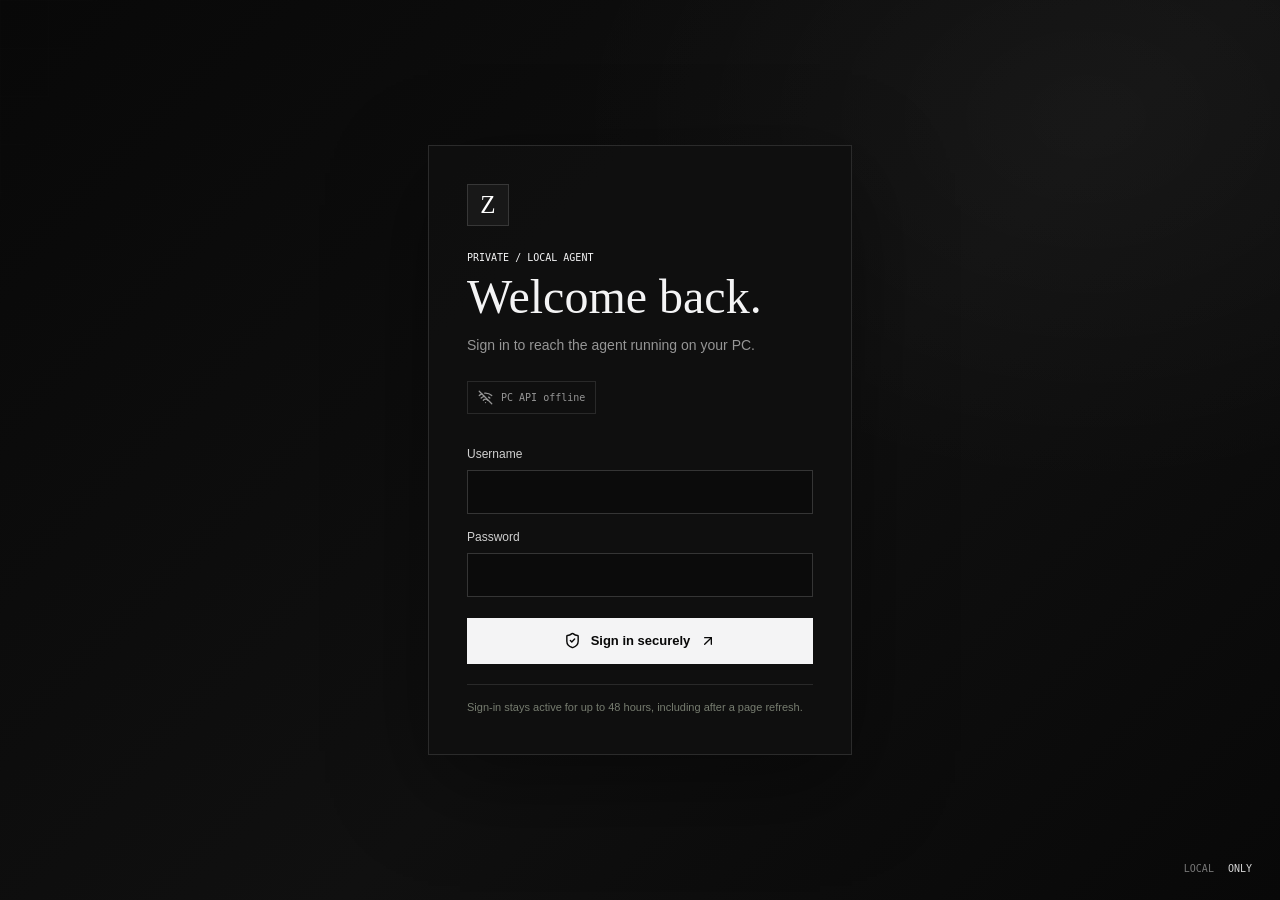
==== index.html @ 6fee358d "Add files via upload" ====
<!doctype html>
<html lang="en">
  <head>
    <meta charset="UTF-8" />
    <meta name="viewport" content="width=device-width, initial-scale=1.0" />
    <meta name="theme-color" content="#101310" />
    <meta name="color-scheme" content="dark" />
    <meta name="referrer" content="no-referrer" />
    <meta http-equiv="Content-Security-Policy" content="default-src 'self'; script-src 'self'; style-src 'self'; connect-src 'self' https://api.infinitumboxing.online; img-src 'self' data:; font-src 'self'; object-src 'none'; base-uri 'self'; form-action 'self'" />
    <title>ZAIN | Local Agent</title>
    <script type="module" crossorigin src="/assets/index-Cd0h_9AS.js"></script>
    <link rel="stylesheet" crossorigin href="/assets/index-ByZmVizK.css">
  </head>
  <body>
    <div id="root"></div>
  </body>
</html>
---- assets/index-ByZmVizK.css ----
:root{font-family:DM Sans,Segoe UI,sans-serif;color:#f4f4f5;background:#080808;font-synthesis:none;text-rendering:optimizeLegibility;color-scheme:dark;--bg: #080808;--panel: #111111;--panel-2: #191919;--line: #292929;--muted: #969696;--soft: #d0d0d0;--text: #f4f4f5;--lime: #f4f4f5;--lime-dim: #a9a9a9;--online: #70d39a;--red: #f08c78;--mono: "DM Mono", "SFMono-Regular", Consolas, monospace;--serif: "Instrument Serif", "Iowan Old Style", Georgia, serif}*{box-sizing:border-box}html,body,#root{min-height:100%;margin:0}body{min-width:320px;min-height:100vh;background:var(--bg)}button,input,textarea,select{font:inherit}button{color:inherit}button:focus-visible,a:focus-visible,input:focus-visible,textarea:focus-visible,select:focus-visible{outline:2px solid var(--lime);outline-offset:3px}::selection{background:var(--lime);color:#080808}.login-screen{min-height:100vh;display:grid;place-items:center;padding:32px 20px;position:relative;overflow:hidden;background:radial-gradient(ellipse at 85% 13%,rgba(255,255,255,.035),transparent 34%),linear-gradient(135deg,#080808,#101010 57%,#080808)}.login-screen:before{content:"";position:absolute;top:0;right:0;bottom:0;left:0;opacity:.2;pointer-events:none;background-image:linear-gradient(rgba(255,255,255,.025) 1px,transparent 1px),linear-gradient(90deg,rgba(255,255,255,.025) 1px,transparent 1px);background-size:48px 48px;-webkit-mask-image:linear-gradient(115deg,black,transparent 65%);mask-image:linear-gradient(115deg,black,transparent 65%)}.login-panel{width:min(100%,424px);position:relative;padding:38px;border:1px solid #2b2b2b;background:#101010eb;box-shadow:0 28px 90px #0000006b;animation:arrive .48s ease both}.brand-mark{width:42px;height:42px;display:grid;place-items:center;border:1px solid #373737;color:#fff;background:#181818;font-family:var(--serif);font-size:25px}.eyebrow,.topbar-kicker,.about-index,.about-foot,.message-label,.model-control label,.ollama-label,.composer-meta,.login-decoration{font-family:var(--mono);font-size:10px;font-weight:400;letter-spacing:0}.eyebrow{color:var(--lime);margin:26px 0 10px}.login-panel h1{margin:0;font-family:var(--serif);font-size:48px;line-height:1.02;font-weight:400}.login-description{margin:12px 0 24px;color:var(--muted);font-size:14px;line-height:1.6}.connection-note{display:inline-flex;gap:8px;align-items:center;margin:0 0 26px;padding:8px 10px;border:1px solid var(--line);color:var(--muted);font-family:var(--mono);font-size:10px}.connection-note.is-online{color:var(--online);border-color:#31513e}.login-panel form{display:grid;gap:9px}.login-panel label{margin-top:7px;color:var(--soft);font-size:12px}.login-panel input{width:100%;height:44px;border:1px solid #353535;border-radius:0;padding:0 12px;background:#0b0b0b;color:var(--text);font-size:14px}.primary-button{display:inline-flex;align-items:center;justify-content:center;gap:10px;min-height:46px;border:0;background:var(--lime);color:#080808;font-size:13px;font-weight:700;cursor:pointer}.login-button{margin-top:12px}.primary-button:disabled{opacity:.62;cursor:wait}.form-error,.inline-error{color:var(--red);font-size:12px;line-height:1.5}.session-note{border-top:1px solid var(--line);padding-top:14px;margin:20px 0 0;color:#777d70;font-size:11px;line-height:1.55}.login-decoration{position:absolute;right:28px;bottom:26px;display:flex;gap:14px;color:#777}.login-decoration span:last-child{color:#d5d5d5}.app-shell{min-height:100vh;display:grid;grid-template-columns:64px minmax(0,1fr);background:var(--bg)}.rail{position:sticky;top:0;height:100vh;display:flex;flex-direction:column;align-items:center;gap:10px;padding:15px 9px;border-right:1px solid var(--line);background:#0d0d0d}.rail-brand,.rail-button,.icon-button{display:grid;place-items:center;width:40px;height:40px;border:1px solid transparent;background:transparent;color:var(--muted);text-decoration:none;cursor:pointer}.rail-brand{margin-bottom:18px;border-color:#3a3a3a;background:#171717;color:#fff;font-family:var(--serif);font-size:25px}.rail-button:hover,.rail-button.selected,.icon-button:hover{border-color:#3b3b3b;background:#1d1d1d;color:var(--lime)}.rail-bottom{margin-top:auto;display:grid;justify-items:center;gap:8px}.rail-state,.status-dot,.pulse-dot{width:7px;height:7px;border-radius:50%;background:#797e71}.rail-state.online,.status-dot.active,.status-pill.online .status-dot{background:var(--online);box-shadow:0 0 12px #70d39a6b}.logout-mobile{display:none}.workspace{min-width:0;min-height:100vh;display:flex;flex-direction:column}.topbar{height:78px;flex:0 0 auto;display:flex;align-items:center;justify-content:space-between;padding:0 34px;border-bottom:1px solid var(--line)}.topbar-kicker{display:block;color:#7e8476;font-size:9px}.topbar h1{margin:5px 0 0;font-size:17px;line-height:1.1;font-weight:600}.topbar-actions{display:flex;align-items:center;gap:12px}.status-pill{display:inline-flex;align-items:center;gap:8px;min-height:30px;padding:0 10px;border:1px solid var(--line);color:var(--muted);font-family:var(--mono);font-size:10px}.status-pill.offline .status-dot{background:#9c6256}.chat-toolbar{min-height:54px;display:flex;align-items:center;justify-content:space-between;padding:0 34px;border-bottom:1px solid var(--line)}.model-control{display:flex;align-items:center;gap:9px;color:var(--lime-dim)}.model-control label{color:#777d70}.model-control select{max-width:240px;border:0;background:transparent;color:var(--text);font-size:12px;cursor:pointer}.model-control select:disabled{color:#777d70}.model-control option{background:#1c1f19}.toolbar-right{display:flex;align-items:center;gap:18px}.ollama-label{display:inline-flex;align-items:center;gap:6px;color:#818679;font-size:9px}.ollama-label.ready{color:var(--online)}.new-task-button{display:inline-flex;align-items:center;gap:7px;min-height:32px;padding:0 10px;border:1px solid #3a4032;background:transparent;color:var(--soft);font-size:11px;cursor:pointer}.new-task-button:hover:not(:disabled){border-color:var(--lime-dim);color:var(--lime)}.new-task-button:disabled{opacity:.45;cursor:not-allowed}.conversation{flex:1 1 auto;min-height:240px;overflow:auto;scroll-behavior:smooth}.empty-state{width:min(100% - 40px,660px);min-height:100%;margin:0 auto;display:flex;flex-direction:column;justify-content:center;align-items:flex-start;padding:56px 0 64px;animation:arrive .48s ease both}.empty-glyph{width:47px;height:47px;display:grid;place-items:center;border:1px solid #383838;background:#171717;color:var(--lime)}.empty-state .eyebrow{margin:25px 0 12px}.empty-state h2{margin:0;font-family:var(--serif);font-size:clamp(44px,7vw,70px);line-height:.99;font-weight:400}.empty-state h2 span{color:var(--lime);font-style:italic}.empty-caption{max-width:370px;margin:19px 0 0;color:var(--muted);font-size:13px;line-height:1.7}.empty-status{display:inline-flex;align-items:center;gap:9px;margin-top:27px;color:#868c7d;font-family:var(--mono);font-size:10px}.message-list{width:min(100% - 40px,760px);margin:0 auto;padding:28px 0 18px}.message{margin:0 0 22px;animation:arrive .2s ease both}.message-label{display:flex;align-items:center;gap:6px;margin-bottom:8px;color:#8e9582;font-size:9px}.message-user .message-label{color:var(--lime-dim)}.message pre{margin:0;color:var(--text);font-family:DM Sans,sans-serif;font-size:14px;line-height:1.7;white-space:pre-wrap;overflow-wrap:anywhere}.message-user pre{color:#d5d8c8}.message-terminal{border:1px solid #303030;background:#090909;padding:13px 15px}.message-terminal .message-label{color:var(--lime-dim)}.message-terminal pre{color:#d1d1d1;font-family:var(--mono);font-size:11px;line-height:1.7;-moz-tab-size:2;tab-size:2}.message-notice pre{color:var(--red)}.live-indicator{display:flex;align-items:center;gap:9px;margin:10px 0 20px;color:#a7ad97;font-family:var(--mono);font-size:10px}.pulse-dot{background:var(--lime);animation:pulse 1.3s ease-in-out infinite}.conversation-end{height:4px}.composer-area{position:sticky;bottom:0;z-index:2;padding:14px max(24px,calc((100% - 760px)/2)) 17px;border-top:1px solid var(--line);background:#080808f5;-webkit-backdrop-filter:blur(12px);backdrop-filter:blur(12px)}.composer{display:flex;align-items:flex-end;gap:10px;max-width:760px;min-height:58px;margin:0 auto;padding:9px 10px 9px 14px;border:1px solid #333;background:#151515;transition:border-color .18s ease}.composer:focus-within{border-color:#758347}.composer textarea{width:100%;min-height:38px;max-height:180px;resize:vertical;border:0;outline:0;background:transparent;color:var(--text);font-size:13px;line-height:1.6}.composer textarea::placeholder{color:#747a6e}.send-button{width:38px;height:38px;flex:0 0 auto;display:grid;place-items:center;border:0;background:var(--lime);color:#171a12;cursor:pointer}.send-button:disabled{background:#343434;color:#8a8a8a;cursor:not-allowed}.stop-button{background:#392720;color:#f08c78}.stop-button:hover{background:#513026}.composer-meta{display:flex;align-items:center;justify-content:space-between;gap:14px;max-width:760px;margin:9px auto 0;color:#73796d;font-size:9px}.composer-meta span:first-child{display:inline-flex;align-items:center;gap:5px;color:#828a71}kbd{padding:2px 4px;border:1px solid #393e34;color:#a3a995;font-family:var(--mono);font-size:8px}.offline-banner,.inline-error{max-width:760px;display:flex;align-items:center;justify-content:space-between;gap:9px;margin:0 auto 9px;font-size:11px}.offline-banner{justify-content:flex-start;color:#d4a290}.inline-error{color:var(--red)}.inline-error button{display:grid;place-items:center;border:0;background:transparent;color:inherit;cursor:pointer}.terminal-input{max-width:760px;display:grid;grid-template-columns:auto minmax(0,1fr) auto;align-items:center;gap:9px;margin:0 auto 9px;padding:8px 10px;border:1px solid #3b4035;background:#151712}.terminal-input label{color:var(--lime-dim);font-family:var(--mono);font-size:9px}.terminal-input input{min-width:0;height:30px;border:0;background:transparent;color:var(--text);font-family:var(--mono);font-size:11px}.terminal-input input::placeholder{color:#747a6e}.terminal-input button{min-width:52px;height:30px;border:1px solid #495332;background:#252a1d;color:var(--lime);font-size:10px;cursor:pointer}.terminal-input button:disabled{border-color:var(--line);color:#72786b;cursor:not-allowed}.about-page{flex:1;display:flex;flex-direction:column;justify-content:space-between;padding:26px 34px 22px;background:radial-gradient(ellipse at 82% 22%,rgba(255,255,255,.035),transparent 38%)}.about-index{display:flex;justify-content:space-between;color:#7e8476}.about-page h2{margin:0;overflow-wrap:anywhere;color:var(--lime);font-family:var(--serif);font-size:clamp(88px,20vw,240px);line-height:.78;font-weight:400}.about-foot{display:flex;align-items:center;justify-content:space-between;gap:16px;color:#898f80}.about-foot button{display:inline-flex;align-items:center;gap:8px;padding:9px 11px;border:1px solid #414735;background:transparent;color:var(--text);font-family:DM Sans,sans-serif;font-size:11px;cursor:pointer}.about-foot button:hover{border-color:var(--lime-dim);color:var(--lime)}.spin{animation:spin .9s linear infinite}@keyframes spin{to{transform:rotate(360deg)}}@keyframes pulse{50%{opacity:.35;transform:scale(.76)}}@keyframes arrive{0%{opacity:0;transform:translateY(7px)}to{opacity:1;transform:translateY(0)}}@media(max-width:640px){.login-panel{padding:28px 23px}.login-decoration{right:18px;bottom:14px}.app-shell{display:block;padding-bottom:60px}.rail{position:fixed;z-index:5;inset:auto 0 0;width:100%;height:58px;flex-direction:row;justify-content:center;gap:14px;padding:6px 14px;border-top:1px solid var(--line);border-right:0;background:#151712}.rail-brand{width:36px;height:36px;margin:0 auto 0 0;font-size:22px}.rail-button{width:38px;height:38px}.rail-bottom{margin:0 0 0 auto;display:flex;align-items:center;gap:8px}.logout-icon{display:none}.logout-mobile{display:grid;width:34px;height:34px}.workspace{min-height:calc(100dvh - 58px)}.topbar{height:68px;padding:0 17px}.topbar h1{font-size:16px}.topbar-kicker{font-size:8px}.status-pill{min-height:28px;padding:0 8px;font-size:9px}.chat-toolbar{min-height:50px;padding:0 15px}.model-control{gap:6px}.model-control select{max-width:125px;font-size:11px}.model-control label{font-size:8px}.toolbar-right{gap:10px}.ollama-label{gap:4px;font-size:8px}.new-task-button{width:32px;min-width:32px;min-height:32px;justify-content:center;padding:0}.new-task-button span{display:none}.conversation{min-height:240px}.empty-state{width:calc(100% - 36px);padding:45px 0}.empty-state h2{font-size:54px}.empty-caption{max-width:310px;font-size:12px}.message-list{width:calc(100% - 30px);padding-top:22px}.message pre{font-size:13px}.message-terminal{padding:11px}.message-terminal pre{font-size:10px}.composer-area{padding:11px 12px 13px}.terminal-input{grid-template-columns:1fr auto}.terminal-input label{grid-column:1 / -1}.composer{min-height:54px}.composer-meta{align-items:flex-start;font-size:8px}.composer-meta span:last-child{text-align:right}.about-page{min-height:calc(100dvh - 126px);padding:21px 19px}.about-page h2{font-size:clamp(86px,24vw,156px)}.about-index,.about-foot{font-size:8px}}@media(prefers-reduced-motion:reduce){*,*:before,*:after{scroll-behavior:auto!important;animation-duration:.01ms!important;animation-iteration-count:1!important;transition-duration:.01ms!important}}
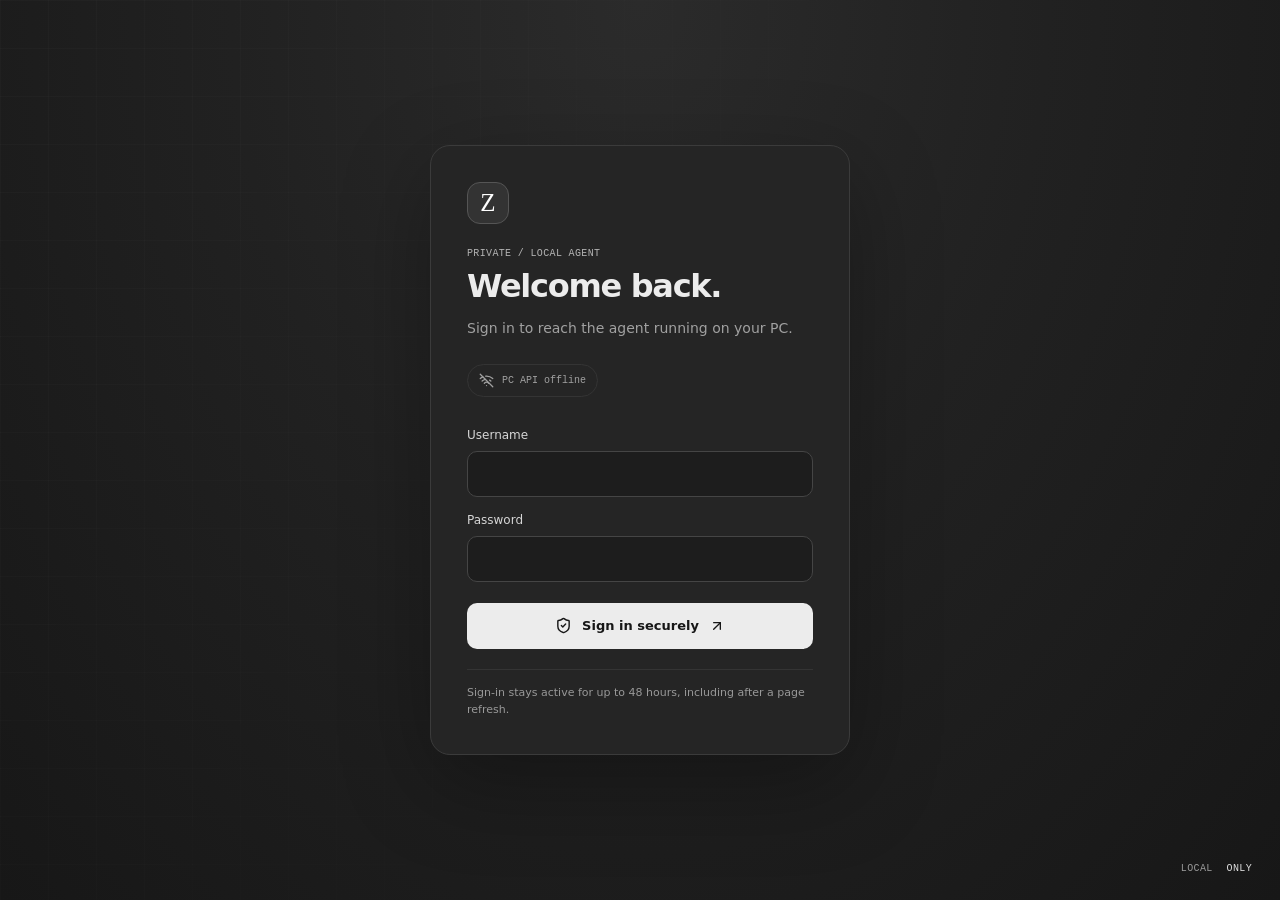
==== commit f69a7264: "Add files via upload" ====
--- a/index.html
+++ b/index.html
@@ -3,13 +3,19 @@
   <head>
     <meta charset="UTF-8" />
     <meta name="viewport" content="width=device-width, initial-scale=1.0" />
-    <meta name="theme-color" content="#101310" />
+    <meta name="theme-color" content="#212121" />
     <meta name="color-scheme" content="dark" />
     <meta name="referrer" content="no-referrer" />
     <meta http-equiv="Content-Security-Policy" content="default-src 'self'; script-src 'self'; style-src 'self'; connect-src 'self' https://api.infinitumboxing.online; img-src 'self' data:; font-src 'self'; object-src 'none'; base-uri 'self'; form-action 'self'" />
+    <meta name="mobile-web-app-capable" content="yes" />
+    <meta name="apple-mobile-web-app-capable" content="yes" />
+    <meta name="apple-mobile-web-app-status-bar-style" content="black-translucent" />
+    <link rel="manifest" href="/manifest.webmanifest" />
+    <link rel="icon" type="image/png" sizes="192x192" href="/icons/icon-192.png" />
+    <link rel="apple-touch-icon" href="/icons/icon-192.png" />
     <title>ZAIN | Local Agent</title>
-    <script type="module" crossorigin src="/assets/index-Cd0h_9AS.js"></script>
-    <link rel="stylesheet" crossorigin href="/assets/index-ByZmVizK.css">
+    <script type="module" crossorigin src="/assets/index-BDQke4Lf.js"></script>
+    <link rel="stylesheet" crossorigin href="/assets/index-B6jS6jDS.css">
   </head>
   <body>
     <div id="root"></div>
--- a/assets/index-B6jS6jDS.css
+++ b/assets/index-B6jS6jDS.css
@@ -0,0 +1 @@
+:root{font-family:Inter,ui-sans-serif,system-ui,-apple-system,BlinkMacSystemFont,Segoe UI,sans-serif;color:#ececec;background:#212121;color-scheme:dark;font-synthesis:none;text-rendering:optimizeLegibility;--bg: #212121;--sidebar: #171717;--panel: #262626;--panel-hover: #303030;--line: #343434;--muted: #a1a1a1;--soft: #d6d6d6;--text: #ececec;--lime: #e8e8e8;--lime-dim: #c2c2c2;--online: #75c995;--red: #f28b82;--mono: "SFMono-Regular", Consolas, "Liberation Mono", monospace;--serif: Georgia, "Times New Roman", serif}*{box-sizing:border-box}html,body,#root{min-height:100%;margin:0}body{min-width:320px;min-height:100vh;background:var(--bg)}button,input,textarea,select{font:inherit}button{color:inherit}button:focus-visible,a:focus-visible,input:focus-visible,textarea:focus-visible,select:focus-visible{outline:2px solid #aaa;outline-offset:3px}::selection{background:#d4d4d4;color:#171717}.login-screen{min-height:100vh;display:grid;place-items:center;padding:32px 20px;position:relative;overflow:hidden;background:radial-gradient(ellipse at 50% 0,#2b2b2b 0,#212121 45%,#171717)}.login-screen:before{content:"";position:absolute;top:0;right:0;bottom:0;left:0;pointer-events:none;background-image:linear-gradient(rgba(255,255,255,.018) 1px,transparent 1px),linear-gradient(90deg,rgba(255,255,255,.018) 1px,transparent 1px);background-size:48px 48px;-webkit-mask-image:linear-gradient(115deg,black,transparent 68%);mask-image:linear-gradient(115deg,black,transparent 68%)}.login-panel{width:min(100%,420px);position:relative;padding:36px;border:1px solid #3b3b3b;border-radius:20px;background:#262626f5;box-shadow:0 28px 90px #0000004d;animation:arrive .35s ease both}.brand-mark{width:42px;height:42px;display:grid;place-items:center;border:1px solid #555;border-radius:13px;color:#fff;background:#333;font-family:var(--serif);font-size:25px}.eyebrow,.topbar-kicker,.about-index,.about-foot,.message-label,.model-control label,.ollama-label,.composer-meta,.login-decoration{font-family:var(--mono);font-size:10px;font-weight:400;letter-spacing:.035em}.eyebrow{color:#b4b4b4;margin:24px 0 10px}.login-panel h1{margin:0;font-size:32px;letter-spacing:-.04em;line-height:1.12;font-weight:650}.login-description{margin:12px 0 24px;color:var(--muted);font-size:14px;line-height:1.6}.connection-note{display:inline-flex;gap:8px;align-items:center;margin:0 0 24px;padding:8px 11px;border:1px solid var(--line);border-radius:999px;color:var(--muted);font-family:var(--mono);font-size:10px}.connection-note.is-online{color:var(--online);border-color:#31513e}.login-panel form{display:grid;gap:9px}.login-panel label{margin-top:7px;color:var(--soft);font-size:12px}.login-panel input{width:100%;height:46px;border:1px solid #454545;border-radius:10px;padding:0 13px;background:#1d1d1d;color:var(--text);font-size:14px}.login-panel input:focus-visible{outline-color:#929292}.primary-button{display:inline-flex;align-items:center;justify-content:center;gap:10px;min-height:46px;border:0;border-radius:10px;background:#ececec;color:#171717;font-size:13px;font-weight:650;cursor:pointer}.login-button{margin-top:12px}.primary-button:hover:not(:disabled){background:#fff}.primary-button:disabled{opacity:.62;cursor:wait}.form-error,.inline-error{color:var(--red);font-size:12px;line-height:1.5}.session-note{border-top:1px solid var(--line);padding-top:14px;margin:20px 0 0;color:#999;font-size:11px;line-height:1.55}.login-decoration{position:absolute;right:28px;bottom:26px;display:flex;gap:14px;color:#999}.login-decoration span:last-child{color:#dedede}.app-shell{min-height:100vh;display:grid;grid-template-columns:252px minmax(0,1fr);background:var(--bg)}.rail{position:sticky;top:0;height:100vh;display:flex;flex-direction:column;gap:8px;padding:12px;border-right:1px solid #292929;background:var(--sidebar)}.rail-brand{min-height:54px;display:flex;align-items:center;gap:11px;margin-bottom:14px;padding:0 8px;color:var(--text);text-decoration:none}.rail-brand .brand-mark{width:36px;height:36px;flex:0 0 auto;border-radius:11px;font-size:22px}.brand-copy{display:grid;gap:3px}.brand-copy strong{font-size:14px;letter-spacing:.08em}.brand-copy small{color:#888;font-family:var(--mono);font-size:9px;letter-spacing:.08em}.rail-new-chat,.rail-button{width:100%;min-height:40px;display:flex;align-items:center;gap:11px;padding:0 11px;border:1px solid transparent;border-radius:9px;background:transparent;color:#c7c7c7;text-align:left;font-size:13px;cursor:pointer}.rail-new-chat{justify-content:flex-start;border-color:#414141;color:#eee}.rail-new-chat:hover:not(:disabled),.rail-button:hover,.rail-button.selected{background:#282828;color:#fff}.rail-new-chat:disabled{opacity:.5;cursor:not-allowed}.rail-section-label{margin:25px 10px 2px;color:#858585;font-family:var(--mono);font-size:9px;letter-spacing:.08em}.rail-button{min-height:38px}.rail-button.selected{background:#2c2c2c}.rail-bottom{display:grid;gap:8px;margin-top:auto;padding-top:12px;border-top:1px solid #303030}.rail-connection{display:flex;align-items:center;gap:10px;padding:8px 11px;color:#999;font-size:11px}.rail-state,.status-dot,.pulse-dot{width:7px;height:7px;flex:0 0 auto;border-radius:50%;background:#777}.rail-state.online,.status-dot.active,.status-pill.online .status-dot{background:var(--online);box-shadow:0 0 12px #70d39a61}.logout-icon{color:#b1b1b1}.logout-icon:hover{color:#fff}.logout-mobile{display:none}.workspace{min-width:0;min-height:100vh;height:100vh;display:flex;flex-direction:column}.topbar{height:62px;flex:0 0 auto;display:flex;align-items:center;justify-content:space-between;padding:0 25px;border-bottom:1px solid #2f2f2f;background:#212121f5}.topbar-kicker{display:block;color:#999;font-size:9px;letter-spacing:.08em}.topbar h1{margin:4px 0 0;font-size:14px;line-height:1.1;font-weight:550}.topbar-actions{display:flex;align-items:center;gap:12px}.status-pill{display:inline-flex;align-items:center;gap:8px;min-height:30px;padding:0 11px;border:1px solid #3c3c3c;border-radius:999px;color:#b8b8b8;font-size:11px}.status-pill.offline .status-dot{background:#c08278}.chat-toolbar{min-height:50px;display:flex;align-items:center;justify-content:space-between;padding:0 max(24px,calc((100% - 820px)/2));border-bottom:1px solid #292929}.model-control{display:flex;align-items:center;gap:9px;color:#c7c7c7}.model-control label{color:#929292;font-size:9px}.model-control select{max-width:240px;border:0;background:transparent;color:var(--text);font-size:12px;cursor:pointer}.model-control select:disabled{color:#999}.model-control option{background:#242424}.toolbar-right{display:flex;align-items:center;gap:15px}.ollama-label{display:inline-flex;align-items:center;gap:6px;color:#999;font-size:9px}.ollama-label.ready{color:var(--online)}.new-task-button{display:inline-flex;align-items:center;gap:7px;min-height:32px;padding:0 11px;border:1px solid #414141;border-radius:8px;background:transparent;color:#d8d8d8;font-size:11px;cursor:pointer}.new-task-button:hover:not(:disabled){background:#303030;color:#fff}.new-task-button:disabled{opacity:.45;cursor:not-allowed}.conversation{flex:1 1 auto;min-height:0;overflow:auto;scroll-behavior:smooth;overscroll-behavior:contain}.empty-state{width:min(100% - 40px,760px);min-height:100%;margin:0 auto;display:flex;flex-direction:column;justify-content:center;align-items:center;padding:44px 0 72px;text-align:center;animation:arrive .35s ease both}.empty-glyph{width:48px;height:48px;display:grid;place-items:center;border:1px solid #454545;border-radius:16px;background:#2b2b2b;color:#eee}.empty-state h2{margin:23px 0 0;color:#f3f3f3;font-size:clamp(27px,4vw,36px);letter-spacing:-.045em;line-height:1.15;font-weight:560}.empty-caption{max-width:430px;margin:12px 0 0;color:#aaa;font-size:14px;line-height:1.65}.suggestion-list{display:flex;justify-content:center;flex-wrap:wrap;gap:9px;margin-top:28px}.suggestion-list button{min-height:38px;padding:0 13px;border:1px solid #414141;border-radius:999px;background:#282828;color:#d5d5d5;font-size:12px;cursor:pointer;transition:background .15s ease,border-color .15s ease}.suggestion-list button:hover{border-color:#666;background:#333;color:#fff}.empty-status{display:inline-flex;align-items:center;gap:9px;margin-top:25px;color:#929292;font-size:11px}.message-list{width:min(100% - 40px,800px);margin:0 auto;padding:25px 0 20px}.message{margin:0 0 24px;animation:arrive .18s ease both}.message-label{display:flex;align-items:center;gap:7px;margin-bottom:8px;color:#aaa;font-family:inherit;font-size:11px;font-weight:550;letter-spacing:0}.message pre{margin:0;color:#ececec;font-family:inherit;font-size:14px;line-height:1.75;white-space:pre-wrap;overflow-wrap:anywhere}.message-user{display:flex;flex-direction:column;align-items:flex-end;margin-left:auto}.message-user .message-label{align-self:flex-end;color:#aaa}.message-user pre{max-width:min(82%,620px);padding:11px 16px;border-radius:20px;background:#303030;color:#f0f0f0}.message-assistant{padding:2px 0 9px}.message-assistant .message-label{color:#f1f1f1}.message-terminal{overflow:hidden;border:1px solid #414141;border-radius:12px;background:#191919}.message-terminal .message-label{min-height:37px;margin:0;padding:0 13px;border-bottom:1px solid #353535;color:#c5c5c5;background:#222}.message-terminal pre{max-height:520px;overflow:auto;padding:13px;color:#d5d5d5;font-family:var(--mono);font-size:11px;line-height:1.65;-moz-tab-size:2;tab-size:2}.message-notice pre{color:var(--red)}.live-indicator{display:flex;align-items:center;gap:9px;margin:12px 0 20px;color:#b4b4b4;font-size:11px}.pulse-dot{background:#ddd;animation:pulse 1.3s ease-in-out infinite}.conversation-end{height:12px}.composer-area{position:sticky;bottom:0;z-index:2;padding:12px 24px 14px;background:linear-gradient(180deg,#212121e6,#212121 23%)}.composer{max-width:800px;min-height:58px;display:flex;align-items:flex-end;gap:10px;margin:0 auto;padding:10px 11px 10px 17px;border:1px solid #4a4a4a;border-radius:25px;background:#303030;box-shadow:0 8px 28px #0003;transition:border-color .16s ease,box-shadow .16s ease}.composer:focus-within{border-color:#666;box-shadow:0 8px 30px #0000004d,0 0 0 2px #ffffff06}.composer textarea{width:100%;min-height:36px;max-height:190px;resize:none;overflow-y:auto;border:0;outline:0;background:transparent;color:var(--text);font-size:14px;line-height:1.6}.composer textarea::placeholder{color:#aaa}.composer textarea:disabled{opacity:.65}.send-button{width:36px;height:36px;flex:0 0 auto;display:grid;place-items:center;border:0;border-radius:50%;background:#f0f0f0;color:#171717;cursor:pointer;transition:background .15s ease,transform .15s ease}.send-button:hover:not(:disabled){transform:scale(1.04);background:#fff}.send-button:disabled{background:#555;color:#aaa;cursor:not-allowed}.stop-button{background:#f0f0f0;color:#171717}.stop-button:hover{background:#fff}.composer-meta{display:flex;align-items:center;justify-content:space-between;gap:14px;max-width:800px;margin:9px auto 0;color:#898989;font-family:inherit;font-size:10px}.composer-meta span:first-child{display:inline-flex;align-items:center;gap:5px;color:#a7a7a7}kbd{padding:2px 5px;border:1px solid #494949;border-radius:4px;color:#c4c4c4;font-family:var(--mono);font-size:9px}.offline-banner,.inline-error{max-width:800px;display:flex;align-items:center;justify-content:space-between;gap:9px;margin:0 auto 9px;font-size:11px}.offline-banner{justify-content:flex-start;color:#e4b59c}.inline-error{color:var(--red)}.inline-error button{display:grid;place-items:center;border:0;background:transparent;color:inherit;cursor:pointer}.terminal-input{max-width:800px;display:grid;grid-template-columns:auto minmax(0,1fr) auto;align-items:center;gap:9px;margin:0 auto 9px;padding:8px 11px;border:1px solid #484848;border-radius:10px;background:#292929}.terminal-input label{color:#bdbdbd;font-family:var(--mono);font-size:9px}.terminal-input input{min-width:0;height:30px;border:0;background:transparent;color:var(--text);font-family:var(--mono);font-size:11px}.terminal-input input::placeholder{color:#929292}.terminal-input button{min-width:52px;height:30px;border:1px solid #555;border-radius:7px;background:#383838;color:#eee;font-size:10px;cursor:pointer}.terminal-input button:disabled{border-color:var(--line);color:#888;cursor:not-allowed}.about-page{flex:1;display:flex;flex-direction:column;justify-content:space-between;padding:26px 34px 22px;background:radial-gradient(ellipse at 82% 22%,rgba(255,255,255,.035),transparent 38%)}.about-index{display:flex;justify-content:space-between;color:#999}.about-page h2{margin:0;overflow-wrap:anywhere;color:var(--text);font-family:var(--serif);font-size:clamp(88px,20vw,240px);line-height:.78;font-weight:400}.about-foot{display:flex;align-items:center;justify-content:space-between;gap:16px;color:#999}.about-foot button{display:inline-flex;align-items:center;gap:8px;padding:9px 11px;border:1px solid #494949;border-radius:8px;background:transparent;color:var(--text);font-family:inherit;font-size:11px;cursor:pointer}.about-foot button:hover{border-color:#777;color:#fff}.spin{animation:spin .9s linear infinite}@keyframes spin{to{transform:rotate(360deg)}}@keyframes pulse{50%{opacity:.35;transform:scale(.76)}}@keyframes arrive{0%{opacity:0;transform:translateY(5px)}to{opacity:1;transform:translateY(0)}}@media(max-width:760px){.app-shell{display:block;padding-bottom:64px}.rail{position:fixed;z-index:5;inset:auto 0 0;width:100%;height:62px;flex-direction:row;align-items:center;justify-content:space-around;gap:6px;padding:7px 10px;border-top:1px solid #333;border-right:0;background:#191919}.rail-brand{width:38px;min-height:38px;margin:0;padding:0}.rail-brand .brand-mark{width:34px;height:34px;font-size:21px}.brand-copy,.rail-section-label,.rail-connection,.rail-button span,.rail-new-chat span,.logout-icon span{display:none}.rail-new-chat,.rail-button{width:40px;min-height:40px;justify-content:center;gap:0;padding:0}.rail-new-chat{border:0}.rail-bottom{display:flex;margin:0;padding:0;border:0}.workspace{min-height:calc(100dvh - 62px);height:calc(100dvh - 62px)}.topbar{height:58px;padding:0 15px}.topbar h1{font-size:14px}.topbar-kicker{font-size:8px}.status-pill{min-height:27px;padding:0 9px;font-size:10px}.chat-toolbar{min-height:47px;padding:0 12px}.model-control{gap:6px}.model-control select{max-width:128px;font-size:11px}.model-control label{font-size:8px}.toolbar-right{gap:8px}.ollama-label{gap:4px;font-size:8px}.new-task-button{width:32px;min-width:32px;min-height:32px;justify-content:center;padding:0}.new-task-button span{display:none}.conversation{min-height:0}.empty-state{width:calc(100% - 32px);padding:36px 0}.empty-state h2{font-size:clamp(27px,8vw,34px)}.empty-caption{max-width:330px;font-size:13px}.suggestion-list{max-width:360px;gap:7px;margin-top:22px}.suggestion-list button{min-height:35px;padding:0 11px;font-size:11px}.message-list{width:calc(100% - 30px);padding-top:20px}.message pre{font-size:13px}.message-user pre{max-width:90%}.message-terminal pre{max-height:42dvh;padding:11px;font-size:10px}.composer-area{padding:9px 11px 11px}.composer{min-height:54px;padding:8px 9px 8px 14px}.composer textarea{font-size:13px}.composer-meta{align-items:flex-start;font-size:9px}.composer-meta span:last-child{text-align:right}.terminal-input{grid-template-columns:1fr auto}.terminal-input label{grid-column:1 / -1}.about-page{min-height:calc(100dvh - 124px);padding:20px 17px}.about-page h2{font-size:clamp(86px,24vw,156px)}.about-index,.about-foot{font-size:8px}}@media(max-width:380px){.status-pill{gap:5px;padding:0 7px;font-size:9px}.ollama-label{font-size:0}.ollama-label svg{width:15px;height:15px}.composer-meta{font-size:8px}}@media(prefers-reduced-motion:reduce){*,*:before,*:after{scroll-behavior:auto!important;animation-duration:.01ms!important;animation-iteration-count:1!important;transition-duration:.01ms!important}}
